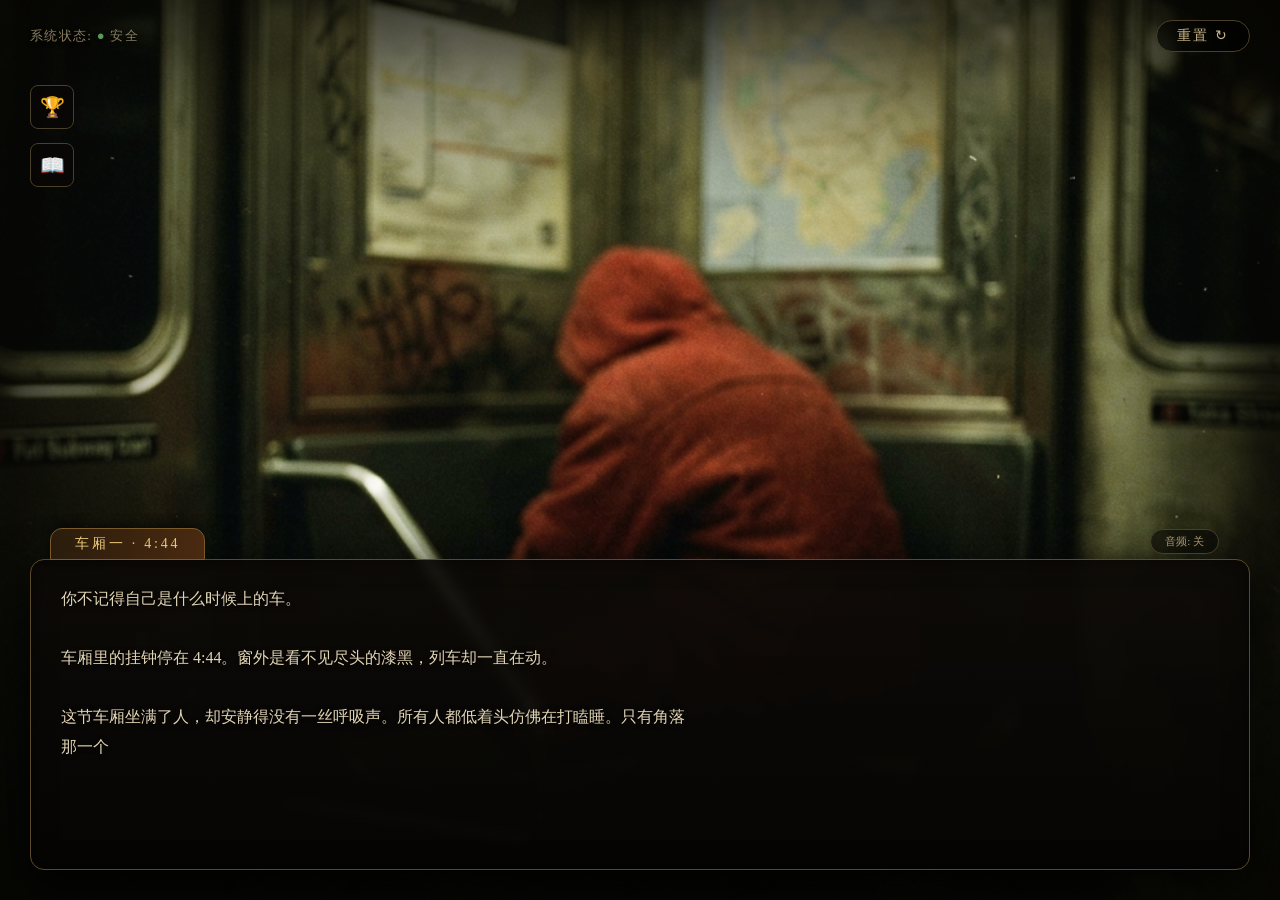
==== index.html @ 1ef3694b "Add files via upload" ====
<!doctype html>
<html>
<head>
  <meta charset="utf-8" />
  <meta name="viewport" content="width=device-width, initial-scale=1" />
  <title>午夜规则 (Midnight Rules) - 视觉小说式排版原型</title>
</head>
<body style="margin:0; padding:0; background:#000; overflow:hidden; width:100vw; height:100vh;">

<div id="vn" style="position:relative; width:100vw; height:100vh; overflow:hidden; font-family:'Noto Serif SC',Georgia,serif; user-select:none; color:#e8dcc0;">
  <style>
    #vn *{box-sizing:border-box;}
    
    /* 动态背景大图层 */
    #vn-scene{
      position:absolute;
      inset:0;
      background-size: cover;
      background-position: center;
      transition: background-image 0.6s ease-in-out;
      z-index: 1;
    }
    
    /* 电影级四周暗角 */
    #vn-vig{
      position:absolute;
      inset:0;
      box-shadow:inset 0 0 180px 60px #000;
      pointer-events:none;
      z-index: 2;
    }
    
    /* 顶灯闪烁 */
    #vn-flick{position:absolute;inset:0;background:rgba(190,150,80,.03);animation:vnf 6s infinite;pointer-events:none;z-index: 3;}
    @keyframes vnf{0%,46%,52%,100%{opacity:1}48%{opacity:.2}50%{opacity:.7}}
    
    /* 顶部UI */
    #vn-top{position:absolute;top:0;left:0;right:0;display:flex;justify-content:space-between;align-items:center;padding:20px 30px;z-index:8;}
    #vn-status{font-size:13px;letter-spacing:.1em;color:#8a7d60;text-shadow: 0 2px 4px #000;}
    #vn-status b{color:#5a9a5a;}
    #vn-skip{font-size:14px;letter-spacing:.15em;color:#c8b488;border:1px solid #4a3f28;border-radius:20px;padding:6px 20px;cursor:pointer;background:rgba(0,0,0,.6);backdrop-filter: blur(4px);}
    
    #vn-side{position:absolute;left:30px;top:85px;z-index:8;display:flex;flex-direction:column;gap:14px;}
    .vn-ic{width:44px;height:44px;border-radius:8px;border:1px solid #4a3f28;background:rgba(10,8,5,.6);color:#b8a678;display:flex;align-items:center;justify-content:center;font-size:20px;cursor:pointer;backdrop-filter: blur(2px);}
    
    /* 🏆 动态成就弹出提示框 🏆 */
    #achievement-toast{
      position: absolute;
      top: 25px;
      left: 50%;
      transform: translateX(-50%) translateY(-100px);
      z-index: 100;
      background: linear-gradient(135deg, #1f170f, #0d0a07);
      border: 1.5px solid #d4af37;
      border-radius: 10px;
      padding: 12px 24px;
      display: flex;
      align-items: center;
      gap: 15px;
      box-shadow: 0 10px 30px rgba(0,0,0,0.8), 0 0 15px rgba(212,175,55,0.3);
      transition: transform 0.5s cubic-bezier(0.175, 0.885, 0.32, 1.275);
      pointer-events: none;
    }
    #achievement-toast.show { transform: translateX(-50%) translateY(0); }
    #achievement-icon { font-size: 24px; }
    #achievement-title { color: #d4af37; font-size: 11px; letter-spacing: 0.1em; text-transform: uppercase; margin-bottom: 2px;}
    #achievement-name { color: #fff; font-size: 14px; font-weight: bold; }

    /* 对话框整体外容器 */
    #vn-box{
      position:absolute;
      left:30px;
      right:30px;
      bottom:30px;
      height: 38%; 
      z-index:9;
      display:flex;
      flex-direction:column;
    }
    #vn-name{
      display:inline-block;
      align-self: flex-start;
      background:linear-gradient(90deg,#2a1c0c,#4a2a10);
      border:1px solid #7a5a2a;
      color:#e8c878;
      font-size:14px;
      letter-spacing:.2em;
      padding:6px 24px;
      border-radius:12px 12px 0 0;
      margin-bottom:-1px;
      margin-left:20px;
      position:relative;
      z-index:10;
      box-shadow:0 -4px 10px rgba(0,0,0,0.5);
    }
    
    /* 横向通栏面板 */
    #vn-panel{
      flex: 1;
      background:linear-gradient(180deg,rgba(14,11,8,.93),rgba(6,5,4,.97));
      border:1px solid #5a4a2a;
      border-radius:14px;
      padding:24px 30px;
      backdrop-filter:blur(5px);
      box-shadow:0 15px 50px rgba(0,0,0,0.9),inset 0 0 25px rgba(0,0,0,0.5);
      display: flex;
      flex-direction: row; 
      gap: 35px;
    } 
    
    /* 剧情文本区 */
    #vn-line{
      flex: 1.3;
      color:#e2d5b5;
      font-size:16px;
      line-height: 1.85;
      text-shadow:0 1px 5px #000;
      overflow-y: auto;
      padding-right: 12px;
    }
    #vn-line::-webkit-scrollbar { width: 4px; }
    #vn-line::-webkit-scrollbar-thumb { background: #5a4a2a; border-radius: 2px; }
    #vn-line .r { color:#ff6b6b; font-weight: bold; }
    #vn-line .g { color:#64dfdf; font-weight: bold; }
    #vn-line .gold { color:#ffdf00; font-weight: bold; text-shadow: 0 0 8px rgba(255,223,0,0.5); }
    
    /* 选项动作区 */
    #vn-opts{
      flex: 1;
      display:flex;
      flex-direction:column;
      justify-content: flex-start; 
      gap:10px;
      overflow-y: auto;
      padding-right: 4px;
    } 
    #vn-opts::-webkit-scrollbar { width: 0px; }
    
    .vn-opt{
      background:linear-gradient(90deg,rgba(35,26,15,.85),rgba(20,15,10,.85));
      border:1px solid #4a3a20;
      border-radius:8px;
      padding:12px 18px;
      color:#cbb98a;
      font-family:inherit;
      font-size:14px;
      cursor:pointer;
      transition:.2s;
      text-align:left;
      width:100%;
      line-height: 1.4;
      flex-shrink: 0;
    }
    .vn-opt:hover{border-color:#c8a24d;color:#f4e8c8;box-shadow:0 0 12px rgba(200,160,80,.25);transform: translateX(3px);}
    .vn-opt.danger:hover{border-color:#b52626;color:#ff7a7a;box-shadow:0 0 12px rgba(180,30,30,.35);}
    
    /* 死亡/通关重置键特效 */
    .vn-opt.ultimate-restart {
      font-size: 16px;
      font-weight: bold;
      text-align: center;
      background: linear-gradient(180deg, #420a0a, #1a0505) !important;
      border: 2px solid #ff3333 !important;
      color: #ffcccc !important;
      padding: 18px !important;
      border-radius: 12px !important;
      box-shadow: 0 0 30px rgba(255, 51, 51, 0.6) !important;
      animation: bloodPulse 1.6s infinite alternate;
    }
    @keyframes bloodPulse {
      0% { box-shadow: 0 0 15px rgba(255, 51, 51, 0.4); border-color: #cc2222; }
      100% { box-shadow: 0 0 35px rgba(255, 51, 51, 0.8); border-color: #ff5555; }
    }
    
    #vn-auto{position:absolute;right:30px;bottom:100%;margin-bottom:6px;display:flex;gap:8px;}
    .vn-mini{font-size:11px;color:#a89670;border:1px solid #4a3f28;border-radius:14px;padding:4px 14px;background:rgba(0,0,0,.5);cursor:pointer;}
    
    /* 死亡爆发层 */
    #vn-death{position:absolute;inset:0;z-index:20;opacity:0;pointer-events:none;transition:opacity .1s;
      background:radial-gradient(circle at 50% 45%,rgba(170,15,15,.3),rgba(15,0,0,.97));}
    #vn-death.on{opacity:1;animation:vns .5s;}
    @keyframes vns{0%,100%{transform:translate(0,0)}25%{transform:translate(-4px,2px)}50%{transform:translate(3px,-3px)}75%{transform:translate(-2px,-1px)}}
  </style>

  <!-- 🏆 成就弹框结构 🏆 -->
  <div id="achievement-toast">
    <div id="achievement-icon">🏆</div>
    <div>
      <div id="achievement-title">解锁成就</div>
      <div id="achievement-name">初识深渊</div>
    </div>
  </div>

  <div id="vn-scene"></div> 
  <div id="vn-flick"></div>
  <div id="vn-vig"></div>

  <div id="vn-top">
    <div id="vn-status">系统状态: <b id="vn-dot">●</b> <span id="status-txt">安全</span></div>
    <div id="vn-skip" id="btn-top-reset">重置 ↻</div>
  </div>
  <div id="vn-side">
    <div class="vn-ic" id="btn-achievements">🏆</div>
    <div class="vn-ic" onclick="alert('《午夜规则》\n1. 遵守规则活下去\n2. 相信你的直觉\n3. 不要和红衣乘客说话。')">📖</div>
  </div>

  <div id="vn-box">
    <div id="vn-name">车厢一 · 4:44</div>
    <div id="vn-panel">
      <div id="vn-auto"><span class="vn-mini" id="toggle-ambient">音频: 关</span></div>
      <div id="vn-line">这节车厢坐满了人，却安静得没有一丝呼吸声。只有最角落那位穿<span class="r">红</span>的，背对着你——那片红，比周围<span class="r">暗了一号</span>。</div>
      <div id="vn-opts">
        <!-- 动态生成选项 -->
      </div>
    </div>
  </div>

  <div id="vn-death"></div>

  <script>
  (function(){
    // ==========================================
    // 1. Web Audio API 轨道环境音合成器
    // ==========================================
    class MidnightSynth {
        constructor() {
            this.ctx = null;
            this.baseHum = [];
            this.baseHumGain = null;
            this.isPlaying = false;
            this.screechTimer = null;
            this.clickTimer = null;
            this.activeOscillators = [];
        }

        init() {
            if (this.ctx) return;
            try {
                this.ctx = new (window.AudioContext || window.webkitAudioContext)();
            } catch (e) {
                console.warn("当前浏览器不支持 Web Audio API", e);
            }
        }

        start() {
            this.init();
            if (!this.ctx) return;
            if (this.ctx.state === 'suspended') {
                this.ctx.resume();
            }
            if (this.isPlaying) return;

            const osc1 = this.ctx.createOscillator();
            const osc2 = this.ctx.createOscillator();
            const humGain = this.ctx.createGain();
            
            osc1.type = 'sine';
            osc1.frequency.setValueAtTime(55, this.ctx.currentTime); 
            osc2.type = 'sawtooth';
            osc2.frequency.setValueAtTime(55.3, this.ctx.currentTime); 

            const filter = this.ctx.createBiquadFilter();
            filter.type = 'lowpass';
            filter.frequency.setValueAtTime(80, this.ctx.currentTime);
            humGain.gain.setValueAtTime(0.06, this.ctx.currentTime); 

            osc1.connect(filter);
            osc2.connect(filter);
            filter.connect(humGain);
            humGain.connect(this.ctx.destination);

            osc1.start();
            osc2.start();

            const lfo = this.ctx.createOscillator();
            const lfoGain = this.ctx.createGain();
            lfo.frequency.setValueAtTime(0.4, this.ctx.currentTime); 
            lfoGain.gain.setValueAtTime(0.015, this.ctx.currentTime);
            lfo.connect(lfoGain);
            lfoGain.connect(humGain.gain);
            lfo.start();

            this.baseHum = [osc1, osc2, lfo];
            this.baseHumGain = humGain;
            this.isPlaying = true;

            this.scheduleClickClack();
            this.scheduleScreech();
        }

        stop() {
            if (!this.isPlaying) return;
            if (this.baseHum.length) {
                this.baseHum.forEach(osc => { try { osc.stop(); } catch(e){} });
                this.baseHum = [];
            }
            if (this.activeOscillators.length) {
                this.activeOscillators.forEach(osc => { try { osc.stop(); } catch(e){} });
                this.activeOscillators = [];
            }
            clearTimeout(this.screechTimer);
            clearTimeout(this.clickTimer);
            this.isPlaying = false;
        }

        scheduleClickClack() {
            if (!this.isPlaying) return;
            this.clickTimer = setTimeout(() => {
                this.playClickClackSound();
                this.scheduleClickClack();
            }, 2500 + Math.random() * 2000);
        }

        playClickClackSound() {
            if (!this.ctx || this.ctx.state === 'suspended') return;
            const now = this.ctx.currentTime;
            this.triggerClick(now, 0.04);
            this.triggerClick(now + 0.12, 0.03);
            this.triggerClick(now + 0.35, 0.03);
        }

        triggerClick(time, volume) {
            const osc = this.ctx.createOscillator();
            const gain = this.ctx.createGain();
            osc.type = 'triangle';
            osc.frequency.setValueAtTime(65, time);
            osc.frequency.exponentialRampToValueAtTime(10, time + 0.06);
            gain.gain.setValueAtTime(volume, time);
            gain.gain.exponentialRampToValueAtTime(0.001, time + 0.06);
            osc.connect(gain);
            gain.connect(this.ctx.destination);
            this.activeOscillators.push(osc);
            osc.start(time);
            osc.stop(time + 0.07);
        }

        scheduleScreech() {
            if (!this.isPlaying) return;
            this.screechTimer = setTimeout(() => {
                this.playScreechSound();
                this.scheduleScreech();
            }, 14000 + Math.random() * 10000);
        }

        playScreechSound() {
            if (!this.ctx || this.ctx.state === 'suspended') return;
            const now = this.ctx.currentTime;
            const duration = 1.0 + Math.random() * 1.0;
            const osc = this.ctx.createOscillator();
            const gain = this.ctx.createGain();
            const filter = this.ctx.createBiquadFilter();

            osc.type = 'sawtooth';
            osc.frequency.setValueAtTime(900, now);
            osc.frequency.linearRampToValueAtTime(550, now + duration);
            filter.type = 'bandpass';
            filter.frequency.setValueAtTime(750, now);
            filter.Q.setValueAtTime(4, now);

            gain.gain.setValueAtTime(0.001, now);
            gain.gain.linearRampToValueAtTime(0.012, now + 0.3); 
            gain.gain.exponentialRampToValueAtTime(0.001, now + duration); 

            osc.connect(filter);
            filter.connect(gain);
            gain.connect(this.ctx.destination);
            this.activeOscillators.push(osc);
            osc.start(now);
            osc.stop(now + duration);
        }
    }

    const synth = new MidnightSynth();

    // ==========================================
    // 2. 🏆 存档与成就持久化系统 (Save System) 🏆
    // ==========================================
    const SAVE_KEY = "midnight_rules_save_v2";
    let gameState = {
      has_note: false,       
      has_badge: false,      
      deaths_count: 0,       
      runs_completed: 0,     
      achievements: []       
    };

    const localData = localStorage.getItem(SAVE_KEY);
    if (localData) {
      try {
        gameState = { ...gameState, ...JSON.parse(localData) };
      } catch(e) {}
    }

    function saveGame() {
      localStorage.setItem(SAVE_KEY, JSON.stringify(gameState));
    }

    const ACHIEVEMENT_LIST = {
      FIRST_DEATH: { name: "初识深渊 💀", desc: "第一次在这辆列车上迎来死亡。" },
      COLLECT_NOTE: { name: "规则守护者 📜", desc: "在座椅下发现了那张撕碎的警告纸条。" },
      COLLECT_BADGE: { name: "拾荒奇才 🏷️", desc: "成功拿到了乘务员生前掉落的旧工牌。" },
      RED_TALK: { name: "好奇害死猫 🚨", desc: "强行和红衣乘客说话，触发了未知的灵异现象。" },
      TRUE_WIN: { name: "终极救赎 🏆", desc: "集齐所有线索，逃离莫比乌斯环，达成真结局。" }
    };

    function unlockAchievement(id) {
      if (!gameState.achievements.includes(id)) {
        gameState.achievements.push(id);
        saveGame();
        const toast = document.getElementById('achievement-toast');
        document.getElementById('achievement-name').innerText = ACHIEVEMENT_LIST[id].name;
        toast.classList.add('show');
        setTimeout(() => {
          toast.classList.remove('show');
        }, 4000);
      }
    }

    document.getElementById('btn-achievements').onclick = () => {
      let listStr = "🏆 【我的成就馆】 🏆\n---------------------\n";
      Object.keys(ACHIEVEMENT_LIST).forEach(key => {
        const has = gameState.achievements.includes(key);
        listStr += `${has ? '✅' : '🔒'} ${ACHIEVEMENT_LIST[key].name} : ${ACHIEVEMENT_LIST[key].desc}\n`;
      });
      listStr += `\n累计死亡次数: ${gameState.deaths_count} | 通关次数: ${gameState.runs_completed}`;
      alert(listStr);
    };

    // ==========================================
    // 3. 📖 深度剧情树
    // ==========================================
    const STORY_NODES = {
      car1_init: {
        bg: "red_figure.png",
        text: () => {
          let base = "你不记得自己是什么时候上的车。\n\n车厢里的挂钟停在 4:44。窗外是看不见尽头的漆黑，列车却一直在动。\n\n这节车厢坐满了人，却安静得没有一丝呼吸声。所有人都低着头仿佛在打瞌睡。只有角落那一个，穿着一身红，背对着你。那身红，比周围暗了一号。";
          if (gameState.deaths_count > 0) {
            base += `\n\n<span class="r">（隐约中，你感觉这令人窒息的场景，你已经经历过 ${gameState.deaths_count} 次了……）</span>`;
          }
          return base;
        },
        options: () => {
          return [
            { text: "🔍 借着昏暗的灯光，摸一摸座椅下压着的东西", next: "car1_search" },
            { text: "🚪 离红衣人远点，拉开连接门去下一节车厢", next: "car2_transition" },
            { text: "🚨 走过去，拍拍红衣乘客的肩膀问句路", next: "death_red" }
          ];
        }
      },
      car1_search: {
        bg: "subway_bg.png",
        text: () => "你在座椅夹缝下摸到了一张揉成一团的碎纸条。上面写着一行字：\n\n『……如果推车来的时候，千万不要买票。因为他们卖的，从来都不是票。另外……红衣乘客很冷，但他害怕极度寒冷的地方，或许……』",
        options: () => {
          if (!gameState.has_note) {
            gameState.has_note = true;
            saveGame();
            setTimeout(() => { unlockAchievement('COLLECT_NOTE'); }, 1000);
          }
          return [
            { text: "🚪 迅速收好纸条，去下一节车厢", next: "car2_transition" },
            { text: "🚨 忽略警告，走过去拍拍红衣乘客的肩膀", next: "death_red" }
          ];
        }
      },
      car2_transition: {
        bg: "tunnel_bg.png",
        text: () => "你拉开沉重的舱门，踏入了两节车厢剧烈晃动的连接处。风在钢骨缝隙中哭嚎。\n\n低头看去，连接处的铁板缝隙里，卡着一枚生锈的【列车员乘务工牌】。上面依稀写着：『车厢工号：04』，还沾着一滴干涸的血。要捡起来吗？",
        options: () => {
          return [
            { text: "🏷️ 捡起并收好乘务工牌", next: "car2_transition_badge" },
            { text: "🚪 不管它，推开眼前的防撬门进入车厢二", next: "car2_init" }
          ];
        }
      },
      car2_transition_badge: {
        bg: "tunnel_bg.png",
        text: () => "你捡起了那枚冰冷的乘务工牌。冰凉的铁质触感让你不自觉打了个寒颤。这上面或许承载着某些未散的怨念……",
        options: () => {
          if (!gameState.has_badge) {
            gameState.has_badge = true;
            saveGame();
            setTimeout(() => { unlockAchievement('COLLECT_BADGE'); }, 1000);
          }
          return [
            { text: "🚪 推开眼前的防撬门进入车厢二", next: "car2_init" }
          ];
        }
      },
      car2_init: {
        bg: "seller_bg.png",
        text: () => {
          let base = "你跨过连接处来到了【第二节车厢】。\n\n这里的空气更冷了，车顶不断渗出黏糊糊的液体。角落里依然坐着那个红衣乘客，但他坐的位置，似乎比刚才更靠近连接门了……\n\n突然，售货车滑行了过来。乘务员咧开惨白的嘴角：“要买票吗……有票的人才能下车……”";
          if (gameState.has_badge) {
            base += "\n\n<span class=\"gold\">（你怀里的乘务工牌此时在微微发热发烫……）</span>";
          }
          return base;
        },
        options: () => {
          const opts = [];
          if (gameState.has_note) {
            opts.push({ text: "🚪 脑海里闪过纸条的警告，冷淡地拒绝买票", next: "car3_init" });
          } else {
            opts.push({ text: "🚪 摇头拒绝他，直接走向第三节车厢", next: "car3_init" });
          }
          if (gameState.has_badge) {
            opts.push({ text: "🏷️ 出示你刚才捡到的工牌，低声说：『工号04，你已经到站了。』", next: "car2_badge_survive" });
          }
          opts.push({ text: "💵 看起来很重要，买一张车票", next: "death_seller" });
          return opts;
        }
      },
      car2_badge_survive: {
        bg: "seller_bg.png",
        text: () => "乘务员浑浊无神的双眼死死盯着那枚工牌。他的神情突然变得极度痛苦，空洞的嘴里发出沙哑的哀嚎：『04号……是我……原来我已经死在了那场事故里……』\n\n售货车散落成了漫天的灰烬。他留下一句颤抖的警告：『……不要拉阀门……拉了阀门，列车才会醒过来……』",
        options: () => {
          return [
            { text: "🚪 怀揣着新的秘密，穿过空荡的车厢前往车厢三", next: "car3_init" }
          ];
        }
      },
      car3_init: {
        bg: "scratching_window.png",
        text: () => "你来到了【第三节车厢】，头顶的灯开始疯狂闪烁！\n车窗外突然有无数只惨白枯槁的手死死贴在玻璃上，发出令人牙酸的疯狂拍击与抓挠声！\n\n突然广播响起：“下一站……天堂站。请下车的旅客准备……”",
        options: () => {
          const opts = [
            { text: "🙈 闭上眼睛，紧紧捂住耳朵，什么也不看", next: "car3_heaven_glow" },
            { text: "🪟 惊慌失措，朝窗外看去寻找逃生出口", next: "death_window" }
          ];
          if (gameState.has_note) {
            opts.push({ text: "🥶 利用纸条规则：红衣人极怕冷，紧紧贴到红衣人身旁借其阴气屏蔽外界", next: "car3_red_survive" });
          }
          return opts;
        }
      },
      car3_red_survive: {
        bg: "red_figure.png",
        text: () => "你顶着刺骨的阴凉，一把抱住缩在角落里的红衣人。那身红衣散发出了比干冰还要彻骨十倍的冷气，你感觉全身的血液几乎都要冻结。\n\n然而，当外面拍窗的无数双惨白断手企图击穿玻璃时，在接触到这股极致阴寒的一瞬间，竟仿佛触电般痛苦地缩了回去！红衣人幽幽地侧过头，用完全没有眼白的声音对你轻语：『……好冷……谢谢你，陪着我……』",
        options: () => {
          return [
            { text: "🚪 乘外面那些鬼手退去，迅速拉开门前往第四车厢", next: "car3_heaven_survived" }
          ];
        }
      },
      car3_heaven_glow: {
        bg: "heaven_station.png",
        text: () => "你闭上双眼！强光和刺耳的“天堂站”报站广播几乎穿透了你的耳膜。整节车厢仿佛飘进了耀眼、滚烫却阴凉的白雾之中，窗外全是刺目的白色微尘！\n\n你强忍着想要睁眼窥探的冲动，默数着心跳……",
        options: () => {
          return [
            { text: "🚪 听到刹车风管排气声后，慢慢睁开眼挪向前方车厢", next: "car3_heaven_survived" }
          ];
        }
      },
      car3_heaven_survived: {
        bg: "brake_lever.png",
        text: () => {
          let base = "雾气散去。你睁开眼，已经来到了【第四节车厢】。这里一片死寂，前面的【驾驶室】门旁挂着一个巨大的红色【紧急制动阀】。";
          if (gameState.has_note && gameState.has_badge) {
            base += "\n\n<span class=\"gold\">（目前你集齐了：[纸条] 和 [工牌]。脑海中，售票员和红衣乘客的话交相呼应。事情似乎并没有拉下阀门那么简单……）</span>";
          }
          return base;
        },
        options: () => {
          const opts = [
            { text: "🛑 闭上眼睛，凭感觉死死拉下制动阀", next: "win_normal" },
            { text: "👀 睁大眼睛看清局势，再去拉制动阀", next: "death_final" }
          ];
          if (gameState.has_note && gameState.has_badge) {
            opts.push({ text: "🌀 看穿谎言：任凭冷风吹拂，拒绝拉下制动阀，静坐等待列车自行停下", next: "win_true" });
          }
          return opts;
        }
      },
      win_normal: {
        bg: "win_subway.png",
        text: () => {
          gameState.runs_completed++;
          saveGame();
          return "【正常结局 - 破碎梦魇】\n\n刺耳的刹车声响彻整列车厢，那些低语、阴冷和鬼影瞬间化为粉碎。\n\n暖洋洋的阳光洒在你脸上，车门缓缓打开，外面是阳光明媚的普通地铁站。广播里传来干净的声音：『终点站到了，欢迎回家。』\n\n你松了一口气走下车。然而，当你下意识伸手入怀，却摸到了那张在车厢里捡到的、揉成一团的碎纸条。上面不知何时多了一行滴血的字：\n\n『……不要相信阳光，这里，其实是第五节车厢。』";
        },
        options: () => []
      },
      win_true: {
        bg: "subway_bg.png",
        text: () => {
          gameState.runs_completed++;
          saveGame();
          setTimeout(() => { unlockAchievement('TRUE_WIN'); }, 1000);
          return "【真结局 - 莫比乌斯解脱】\n\n你双手抱胸，静静地靠在座椅上。周围的鬼哭狼嚎、甚至顶灯的闪烁都开始疯狂地撕扯你的理智。但是，你记起了乘务员死前的哭诉——拉动阀门，这辆庞然大物才会醒来捕猎！\n\n终于，4:55，伴随一声沉闷的空气排气声，列车竟缓缓停稳了。窗外的漆黑像潮水般退去，取而代之的是你熟悉的清晨街道。\n\n红衣乘客缓缓起身，第一次转过头——那是一张清秀、温和的普通女学生脸庞。她向你深深鞠了一躬，和满车化为白雾的乘客一起飘散远去。你推开没有上锁的列车门，真正踏上了人间的土地。游戏通关！";
        },
        options: () => []
      },
      death_red: {
        bg: "unspeakable_entity.png",
        text: () => {
          setTimeout(() => { unlockAchievement('RED_TALK'); }, 1000);
          return "【死亡 - 红色禁忌】\n\n那身红缓缓转了过来。你先看见的不是脸，是笑——一个咧到耳根、却没有眼睛的笑。你感觉自己的身体迅速变冷，也变成了一具无法呼吸、只能低头坐在车厢里的雕塑……";
        },
        options: () => []
      },
      death_seller: {
        bg: "unspeakable_entity.png",
        text: () => "【死亡 - 车票陷阱】\n\n乘务员咧开嘴笑了，那是一张属于溺死之人的苍白脸庞。你递过去的钱瞬间变成了冥币，你拿到的车票迅速在你的皮肤上蔓延成焦黑的灰烬。你成为了列车的新燃料。",
        options: () => []
      },
      death_window: {
        bg: "unspeakable_entity.png",
        text: () => "【死亡 - 窥视深渊】\n\n当你望向窗外的一瞬间，车窗上的白手猛地击碎了玻璃！无数冰冷的手瞬间死死扼住了你的喉咙，将你拽入了窗外无尽的深渊黑暗中……",
        options: () => []
      },
      death_final: {
        bg: "unspeakable_entity.png",
        text: () => "【死亡 - 功亏一篑】\n\n你睁开了双眼。黑暗中无数张扭曲撕裂的鬼脸贴在你眼前，尖叫着冲入你的眼眶。你的手在碰到阀门的一瞬间彻底失去了温度……",
        options: () => []
      }
    };

    const scene = document.getElementById('vn-scene');
    const death = document.getElementById('vn-death');
    const line = document.getElementById('vn-line');
    const dot = document.getElementById('vn-dot');
    const statusTxt = document.getElementById('status-txt');
    const nameTag = document.getElementById('vn-name');
    const optsBox = document.getElementById('vn-opts');
    const toggleAmbient = document.getElementById('toggle-ambient');
    const btnTopReset = document.getElementById('vn-skip');

    function unlockAudio() {
        synth.init();
        if (synth.ctx && synth.ctx.state === 'suspended') {
            synth.ctx.resume();
        }
    }

    function triggerReset() {
      death.classList.remove('on');
      dot.style.color = '#5a9a5a';
      statusTxt.innerText = '安全';
      showScene('car1_init');
    }

    btnTopReset.onclick = triggerReset;

    toggleAmbient.addEventListener('click', () => {
        unlockAudio(); 
        if (synth.isPlaying) {
            synth.stop();
            toggleAmbient.innerText = "音频: 关";
        } else {
            synth.start();
            toggleAmbient.innerText = "音频: 开";
        }
    });

    // ==========================================
    // 🏆 核心打字机重构：完美绕过 HTML 标签卡死 🏆
    // ==========================================
    let textTimer = null;
    function typeWriter(element, text, speed, callback) {
      element.innerHTML = "";
      let i = 0;
      
      function type() {
        if (i < text.length) {
          // 💡 修复核心：如果遇到了 HTML 标签起始符 "<"，我们要一口气读到 ">"
          if (text.charAt(i) === '<') {
            let tagEnd = text.indexOf('>', i);
            if (tagEnd !== -1) {
              // 吞下整个标签，直接渲染
              element.innerHTML += text.substring(i, tagEnd + 1);
              i = tagEnd + 1; // 游标跳过标签继续
            } else {
              element.innerHTML += text.charAt(i);
              i++;
            }
          } else {
            element.innerHTML += text.charAt(i);
            i++;
          }
          textTimer = setTimeout(type, speed);
        } else if (callback) {
          callback();
        }
      }
      type();
    }

    function showScene(sceneKey) {
      unlockAudio(); 
      clearTimeout(textTimer); 
      
      const node = STORY_NODES[sceneKey];
      if (!node) return;

      const currentBg = typeof node.bg === 'function' ? node.bg() : node.bg;
      if (currentBg) {
        scene.style.backgroundImage = `url('${currentBg}')`;
      }

      const parsedText = typeof node.text === 'function' ? node.text() : node.text;

      // 死亡逻辑
      if (sceneKey.startsWith('death')) {
        gameState.deaths_count++;
        saveGame();
        setTimeout(() => { unlockAchievement('FIRST_DEATH'); }, 1500);

        death.classList.add('on');
        dot.style.color = '#e02626';
        statusTxt.innerText = '异常/已死亡';
        
        typeWriter(line, parsedText, 10, () => {
          optsBox.innerHTML = '<button class="vn-opt danger ultimate-restart" id="btn-restart">⚠️ 坠入深渊，点击此处循环重置 ⚠️</button>';
          document.getElementById('btn-restart').onclick = triggerReset;
        });

        if (synth.isPlaying && synth.ctx) {
            const now = synth.ctx.currentTime;
            const osc = synth.ctx.createOscillator();
            const gain = synth.ctx.createGain();
            osc.type = 'sawtooth';
            osc.frequency.setValueAtTime(100, now);
            osc.frequency.exponentialRampToValueAtTime(10, now + 1.0);
            gain.gain.setValueAtTime(0.2, now);
            gain.gain.exponentialRampToValueAtTime(0.001, now + 1.0);
            osc.connect(gain);
            gain.connect(synth.ctx.destination);
            osc.start(now);
            osc.stop(now + 1.1);
        }
        return;
      }

      // 通关和普通剧情渲染
      optsBox.innerHTML = ''; 
      
      // 💡 渲染时统一先替换换行符，避免拆开打字
      const safeText = parsedText.replace(/\n/g, '<br>');
      
      typeWriter(line, safeText, 15, () => {
        if (sceneKey === 'win_game' || sceneKey === 'win_normal' || sceneKey === 'win_true') {
          dot.style.color = '#5a9a5a';
          statusTxt.innerText = '已安全';
          optsBox.innerHTML = '<button class="vn-opt ultimate-restart" style="border-color:#5a9a5a !important; box-shadow: 0 0 20px rgba(100,223,223,0.6) !important; background: linear-gradient(180deg, #0a3a3a, #051a1a) !important;" id="btn-win-restart">✨ 脱离轮回！重返人间 ✨</button>';
          document.getElementById('btn-win-restart').onclick = triggerReset;
          return;
        }

        const options = typeof node.options === 'function' ? node.options() : node.options;
        options.forEach(opt => {
          const btn = document.createElement('button');
          btn.className = 'vn-opt';
          if (opt.text.includes('🚨') || opt.text.includes('💵')) {
            btn.classList.add('danger');
          }
          btn.innerHTML = opt.text;
          btn.onclick = () => showScene(opt.next);
          optsBox.appendChild(btn);
        });
      });

      // 车厢名称同步
      if (sceneKey === 'car1_init' || sceneKey === 'car1_search') {
        nameTag.innerText = '车厢一 · 4:44';
      } else if (sceneKey === 'car2_transition' || sceneKey === 'car2_transition_badge') {
        nameTag.innerText = '车门交接处';
      } else if (sceneKey === 'car2_init' || sceneKey === 'car2_badge_survive') {
        nameTag.innerText = '车厢二 · 4:46';
      } else if (sceneKey === 'car3_init' || sceneKey === 'car3_heaven_glow' || sceneKey === 'car3_red_survive') {
        nameTag.innerText = '车厢三 · 4:48';
      } else if (sceneKey === 'car3_heaven_survived') {
        nameTag.innerText = '车厢四 · 4:50';
      }
      
      document.getElementById('vn-panel').scrollTop = 0;
    }

    showScene('car1_init');
  })();
  </script>
</div>
</body>
</html>
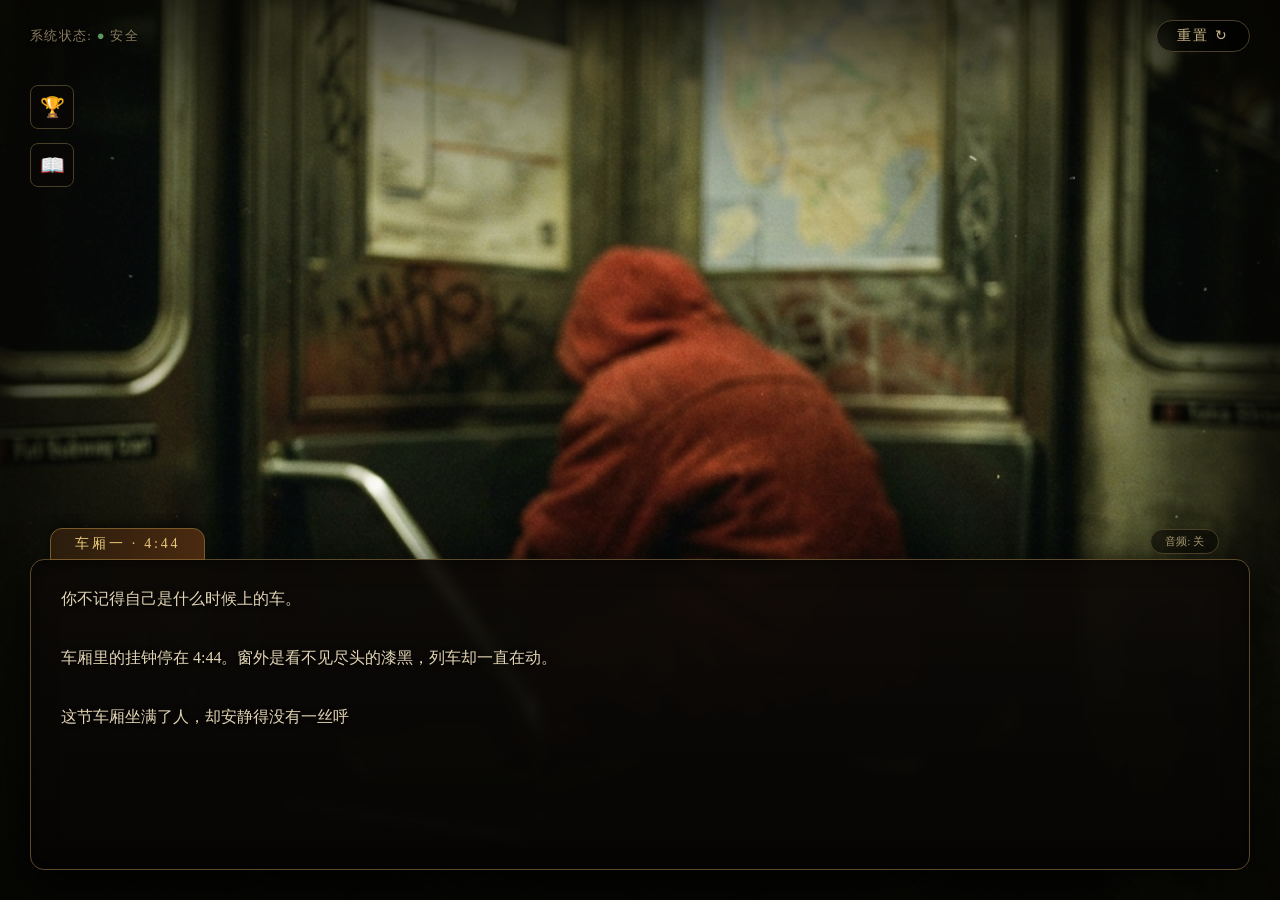
==== commit f706f832: "Add files via upload" ====
--- a/index.html
+++ b/index.html
@@ -172,6 +172,40 @@
       100% { box-shadow: 0 0 35px rgba(255, 51, 51, 0.8); border-color: #ff5555; }
     }
     
+    /* 🗺️ 剧情分支树/回溯节点排版 */
+    .tree-title {
+      font-size: 12px;
+      color: #8a7d60;
+      letter-spacing: 0.1em;
+      margin-top: 15px;
+      margin-bottom: 5px;
+      text-transform: uppercase;
+      border-bottom: 1px dashed #4a3f28;
+      padding-bottom: 3px;
+    }
+    .tree-grid {
+      display: grid;
+      grid-template-columns: 1fr 1fr;
+      gap: 6px;
+      margin-bottom: 10px;
+    }
+    .tree-btn {
+      background: rgba(10, 8, 5, 0.6);
+      border: 1px solid #4a3f28;
+      color: #a89670;
+      padding: 6px 10px;
+      font-size: 11px;
+      border-radius: 4px;
+      cursor: pointer;
+      text-align: center;
+      transition: 0.2s;
+    }
+    .tree-btn:hover {
+      border-color: #c8b488;
+      color: #fff;
+      background: rgba(40, 30, 20, 0.8);
+    }
+    
     #vn-auto{position:absolute;right:30px;bottom:100%;margin-bottom:6px;display:flex;gap:8px;}
     .vn-mini{font-size:11px;color:#a89670;border:1px solid #4a3f28;border-radius:14px;padding:4px 14px;background:rgba(0,0,0,.5);cursor:pointer;}
     
@@ -427,7 +461,7 @@
     };
 
     // ==========================================
-    // 3. 📖 深度剧情树
+    // 3. 📖 深度剧情树 (优化真结局视觉 + 时间回溯机制) 📖
     // ==========================================
     const STORY_NODES = {
       car1_init: {
@@ -534,7 +568,7 @@
       },
       car3_red_survive: {
         bg: "red_figure.png",
-        text: () => "你顶着刺骨的阴凉，一把抱住缩在角落里的红衣人。那身红衣散发出了比干冰还要彻骨十倍的冷气，你感觉全身的血液几乎都要冻结。\n\n然而，当外面拍窗的无数双惨白断手企图击穿玻璃时，在接触到这股极致阴寒的一瞬间，竟仿佛触电般痛苦地缩了回去！红衣人幽幽地侧过头，用完全没有眼白的声音对你轻语：『……好冷……谢谢你，陪着我……』",
+        text: () => "你顶着刺骨 of 阴凉，一把抱住缩在角落里的红衣人。那身红衣散发出了比干冰还要彻骨十倍的冷气，你感觉全身的血液几乎都要冻结。\n\n然而，当外面拍窗的无数双惨白断手企图击穿玻璃时，在接触到这股极致阴寒的一瞬间，竟仿佛触电般痛苦地缩了回去！红衣人幽幽地侧过头，用完全没有眼白的声音对你轻语：『……好冷……谢谢你，陪着我……』",
         options: () => {
           return [
             { text: "🚪 乘外面那些鬼手退去，迅速拉开门前往第四车厢", next: "car3_heaven_survived" }
@@ -571,7 +605,7 @@
         }
       },
       win_normal: {
-        bg: "win_subway.png",
+        bg: "win_subway.png", // 正常结局：温和明亮的地铁画幅
         text: () => {
           gameState.runs_completed++;
           saveGame();
@@ -580,7 +614,7 @@
         options: () => []
       },
       win_true: {
-        bg: "subway_bg.png",
+        bg: "unspeakable_entity.png", // 💡 视觉强化：真结局特制压迫感极强的古神/红衣异象大图！与普通结局温和阳光彻底形成强烈反差
         text: () => {
           gameState.runs_completed++;
           saveGame();
@@ -651,9 +685,6 @@
         }
     });
 
-    // ==========================================
-    // 🏆 核心打字机重构：完美绕过 HTML 标签卡死 🏆
-    // ==========================================
     let textTimer = null;
     function typeWriter(element, text, speed, callback) {
       element.innerHTML = "";
@@ -661,13 +692,11 @@
       
       function type() {
         if (i < text.length) {
-          // 💡 修复核心：如果遇到了 HTML 标签起始符 "<"，我们要一口气读到 ">"
           if (text.charAt(i) === '<') {
             let tagEnd = text.indexOf('>', i);
             if (tagEnd !== -1) {
-              // 吞下整个标签，直接渲染
               element.innerHTML += text.substring(i, tagEnd + 1);
-              i = tagEnd + 1; // 游标跳过标签继续
+              i = tagEnd + 1; 
             } else {
               element.innerHTML += text.charAt(i);
               i++;
@@ -732,15 +761,26 @@
 
       // 通关和普通剧情渲染
       optsBox.innerHTML = ''; 
-      
-      // 💡 渲染时统一先替换换行符，避免拆开打字
       const safeText = parsedText.replace(/\n/g, '<br>');
       
       typeWriter(line, safeText, 15, () => {
-        if (sceneKey === 'win_game' || sceneKey === 'win_normal' || sceneKey === 'win_true') {
+        // 💡 核心机制：当处于通关结局时，动态加载“章节自由跳转剧情树（Flowchart）”面板！
+        if (sceneKey === 'win_normal' || sceneKey === 'win_true') {
           dot.style.color = '#5a9a5a';
           statusTxt.innerText = '已安全';
-          optsBox.innerHTML = '<button class="vn-opt ultimate-restart" style="border-color:#5a9a5a !important; box-shadow: 0 0 20px rgba(100,223,223,0.6) !important; background: linear-gradient(180deg, #0a3a3a, #051a1a) !important;" id="btn-win-restart">✨ 脱离轮回！重返人间 ✨</button>';
+          
+          // 构建回溯剧情树界面
+          optsBox.innerHTML = `
+            <button class="vn-opt ultimate-restart" style="border-color:#5a9a5a !important; box-shadow: 0 0 20px rgba(100,223,223,0.6) !important; background: linear-gradient(180deg, #0a3a3a, #051a1a) !important;" id="btn-win-restart">✨ 重新回到循环起点 ✨</button>
+            <div class="tree-title">🌀 量子纠缠 · 剧情节点回溯</div>
+            <div class="tree-grid">
+              <button class="tree-btn" onclick="window.jumpToScene('car1_init')">📍 初始车厢一 (4:44)</button>
+              <button class="tree-btn" onclick="window.jumpToScene('car2_transition')">📍 车门交接 (工牌)</button>
+              <button class="tree-btn" onclick="window.jumpToScene('car2_init')">📍 诡异车厢二 (买票)</button>
+              <button class="tree-btn" onclick="window.jumpToScene('car3_init')">📍 尖叫车厢三 (鬼手)</button>
+              <button class="tree-btn" onclick="window.jumpToScene('car3_heaven_survived')">📍 判定车厢四 (制动)</button>
+            </div>
+          `;
           document.getElementById('btn-win-restart').onclick = triggerReset;
           return;
         }
@@ -774,6 +814,14 @@
       document.getElementById('vn-panel').scrollTop = 0;
     }
 
+    // 暴露给全局点击的跳转函数
+    window.jumpToScene = function(sceneKey) {
+      death.classList.remove('on');
+      dot.style.color = '#5a9a5a';
+      statusTxt.innerText = '安全';
+      showScene(sceneKey);
+    };
+
     showScene('car1_init');
   })();
   </script>
